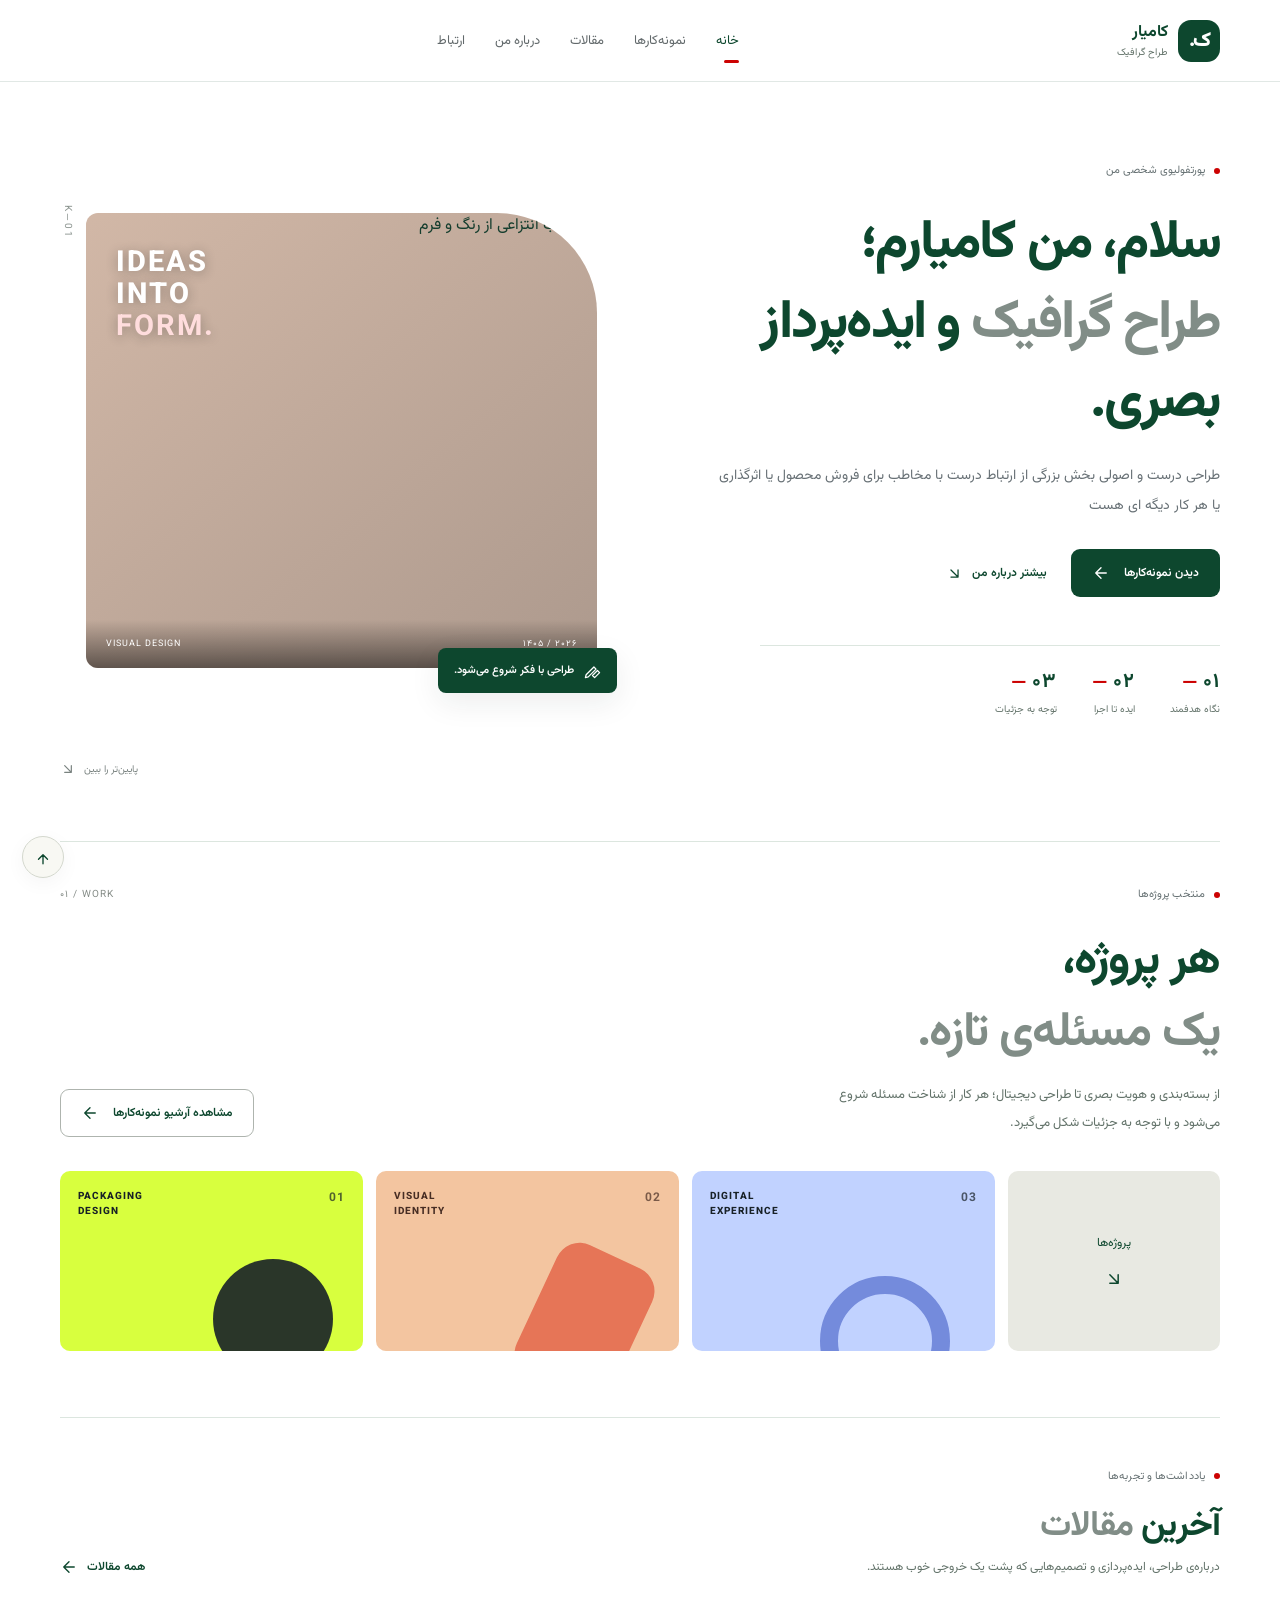
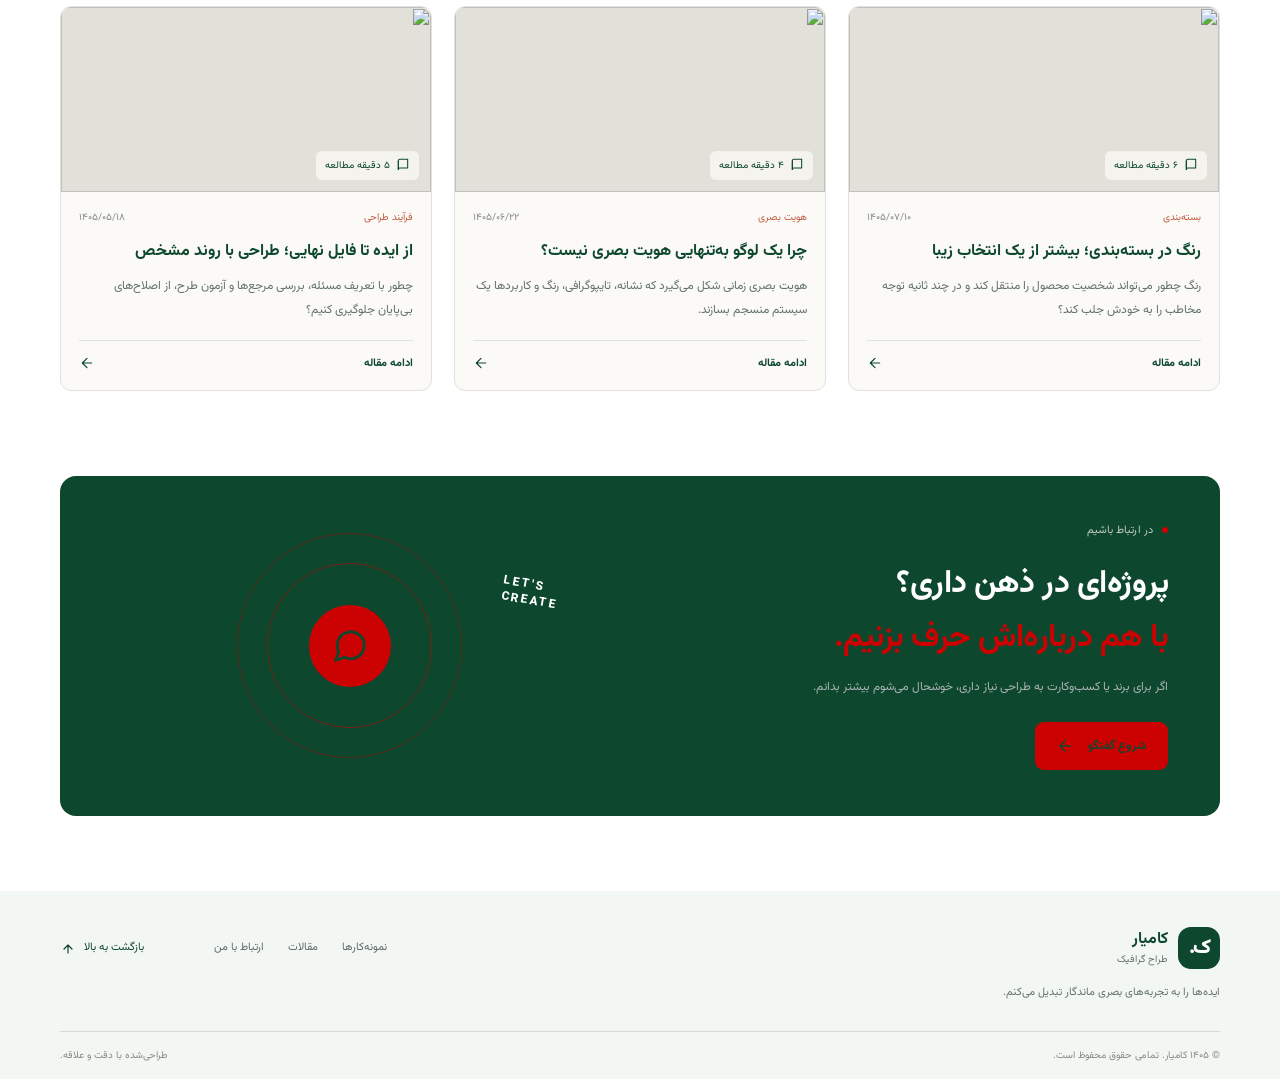
==== index.html @ 2183647f "Upload portfolio test version" ====
<!doctype html>
<html lang="fa" dir="rtl"><head><meta charset="utf-8"><meta name="viewport" content="width=device-width, initial-scale=1"><meta name="theme-color" content="#f6f5f0"><meta name="description" content="پورتفولیوی شخصی کامیار؛ نمونه‌کارها و مقالات طراحی گرافیک."><title>کامیار | طراح گرافیک</title><link rel="stylesheet" href="./css/styles.css"></head><body><div id="app"><div class="loading-screen">در حال آماده‌سازی سایت…</div></div><script src="./js/data.js"></script><script src="./js/app.js"></script></body></html>
---- css/styles.css ----
@import url('https://fonts.googleapis.com/css2?family=Vazirmatn:wght@300;400;500;600;700;800;900&display=swap');
:root{font-family:'Vazirmatn',Tahoma,sans-serif;color:#0d472e;background:#ffffff;font-synthesis:none;text-rendering:optimizeLegibility;--ink:#0d472e;--muted:#63736a;--line:#dce6df;--lime:#cc0202;--paper:#ffffff;--dark:#0d472e;--orange:#cc0202}
*{box-sizing:border-box}html{scroll-behavior:smooth;scroll-padding-top:90px}body{margin:0;min-width:320px;background:var(--paper)}a{color:inherit;text-decoration:none}button,input,textarea,select{font:inherit}button{cursor:pointer}img{display:block;max-width:100%}.container{width:min(1160px,calc(100% - 48px));margin-inline:auto}
.site-header{height:82px;position:sticky;top:0;z-index:20;background:rgba(246,245,240,.92);backdrop-filter:blur(16px);border-bottom:1px solid rgba(23,33,38,.09)}.header-inner{height:100%;display:flex;align-items:center;justify-content:space-between;gap:30px}.brand{display:flex;align-items:center;gap:10px;flex-shrink:0}.brand-mark{width:42px;height:42px;border-radius:13px;background:var(--lime);display:grid;place-items:center;font-weight:900;font-size:20px;letter-spacing:-2px}.brand strong,.brand small{display:block}.brand strong{font-size:16px;line-height:1.5}.brand small{font-size:10px;color:var(--muted);letter-spacing:.2px}.main-nav{display:flex;align-items:center;gap:30px}.main-nav a{font-size:13px;color:#62696b;transition:color .2s;position:relative}.main-nav a:hover,.main-nav a.active{color:var(--ink)}.main-nav a.active:after{content:"";height:3px;width:15px;background:var(--orange);position:absolute;bottom:-12px;right:0;border-radius:4px}.header-side{display:flex;align-items:center;gap:15px}.available{font-size:11px;color:#4f5d5d;display:flex;align-items:center;gap:7px;white-space:nowrap}.available i,.eyebrow i{display:inline-block;width:7px;height:7px;border-radius:50%;background:#81b94c}.menu-toggle{display:none;background:transparent;border:1px solid var(--line);width:42px;height:42px;border-radius:12px;align-items:center;justify-content:center}
.hero{min-height:620px;padding-top:66px;padding-bottom:48px;display:grid;grid-template-columns:1.02fr .98fr;gap:48px;align-items:center;position:relative}.hero-copy{padding:14px 0 34px}.eyebrow{font-size:11px;color:#667173;display:flex;align-items:center;gap:9px;letter-spacing:.1px}.eyebrow i{width:6px;height:6px;background:var(--orange)}.hero h1{font-size:clamp(38px,4.2vw,57px);line-height:1.48;letter-spacing:-1.8px;margin:26px 0 17px;font-weight:800}.hero h1 span,.page-heading h1 span,.section-header h2 span,.promo-content h2 span,.detail-description h2 span{color:#818d87}.hero h1 b{font-weight:800}.hero-lead{font-size:14px;line-height:2.2;color:#687176;max-width:510px;margin:0}.hero-actions{display:flex;align-items:center;gap:24px;margin-top:27px;flex-wrap:wrap}.button{display:inline-flex;align-items:center;justify-content:center;gap:14px;border-radius:9px;padding:14px 20px;font-size:12px;font-weight:600;border:1px solid transparent;transition:transform .2s,background .2s;min-height:48px}.button:hover{transform:translateY(-2px)}.button-dark{background:var(--dark);color:white}.button-dark:hover{background:#29363c}.button-lime{background:var(--lime);color:var(--ink)}.button-outline{border-color:#aeb4ae;background:transparent;color:var(--ink)}.text-link{display:inline-flex;align-items:center;gap:9px;font-size:12px;font-weight:600}.text-link svg,.card-arrow,.read-more svg{transition:transform .2s}.text-link:hover svg,.project-card:hover .card-arrow,.article-card:hover .read-more svg{transform:translateX(-4px)}.hero-stats{display:flex;gap:35px;margin-top:48px;padding-top:20px;border-top:1px solid var(--line);max-width:460px}.hero-stats div{display:flex;flex-direction:column;gap:4px}.hero-stats strong{font-size:20px;letter-spacing:1px}.hero-stats strong span{color:var(--orange);padding-right:4px}.hero-stats small{font-size:10px;color:var(--muted)}.hero-art{position:relative;padding:8px 8px 26px 26px}.hero-image-wrap{height:455px;position:relative;overflow:hidden;border-radius:12px 100px 12px 12px;background:#e2c5b2}.hero-image-wrap>img{width:100%;height:100%;object-fit:cover;filter:saturate(.8)}.art-overlay{position:absolute;inset:0;background:linear-gradient(140deg,rgba(15,24,32,.08),rgba(15,24,32,.25))}.art-stamp{position:absolute;left:30px;top:36px;color:white;font-size:29px;font-weight:800;line-height:1.1;letter-spacing:2px;direction:ltr;text-shadow:0 2px 12px #1a1a1a55}.art-stamp b{color:var(--lime)}.art-caption{position:absolute;bottom:0;left:0;right:0;padding:17px 20px;display:flex;justify-content:space-between;color:white;background:linear-gradient(transparent,rgba(0,0,0,.5));font-size:9px;letter-spacing:1px;direction:ltr}.hero-note{position:absolute;right:-12px;bottom:1px;background:var(--lime);border-radius:8px;padding:14px 16px;display:flex;align-items:center;gap:10px;font-size:11px;font-weight:600;box-shadow:0 10px 30px #17212614}.hero-index{position:absolute;left:0;top:0;color:#8c9590;font-size:10px;letter-spacing:2px;writing-mode:vertical-rl}.hero-scroll{position:absolute;bottom:22px;left:0;display:flex;align-items:center;gap:8px;font-size:10px;color:#7a8380}
.portfolio-promo{margin-top:42px;padding:44px 0 66px;border-top:1px solid var(--line)}.promo-top{display:flex;justify-content:space-between;align-items:center}.section-number{font-size:10px;color:#858c87;letter-spacing:1px;direction:ltr}.promo-content{display:flex;align-items:end;justify-content:space-between;gap:35px;margin-top:23px}.promo-content h2{font-size:clamp(32px,4vw,48px);line-height:1.5;letter-spacing:-1.3px;margin:0}.promo-content p{max-width:420px;color:var(--muted);font-size:13px;line-height:2.1;margin:12px 0 0}.promo-preview{display:grid;grid-template-columns:1fr 1fr 1fr .7fr;gap:13px;margin-top:34px;direction:ltr}.promo-tile{height:180px;position:relative;overflow:hidden;border-radius:10px;padding:18px;display:flex;justify-content:space-between;align-items:flex-start;font-size:10px;font-weight:800;letter-spacing:1px}.promo-tile b{font-size:12px;opacity:.7}.tile-lime{background:#d8ff3e;color:#182127}.tile-peach{background:#f3c5a0;color:#482e24}.tile-blue{background:#c1d2ff;color:#182127}.tile-shape{position:absolute;bottom:-28px;right:30px;width:120px;height:120px;background:#182127;border-radius:50%;opacity:.9}.tile-peach .tile-shape{background:#e56d4f;border-radius:25px;transform:rotate(25deg);width:105px;height:145px;right:42px;bottom:-44px}.tile-blue .tile-shape{background:transparent;border:18px solid #6c83d9;width:130px;height:130px;right:45px;bottom:-55px}.promo-note{background:#e8e9e2;border-radius:10px;display:flex;flex-direction:column;align-items:center;justify-content:center;gap:15px;font-size:12px;line-height:1.8;direction:rtl}
.latest-articles{padding:50px 0 85px;border-top:1px solid var(--line)}.section-header{display:flex;align-items:end;justify-content:space-between;gap:25px;margin-bottom:30px}.section-header h2{font-size:35px;margin:14px 0 4px;letter-spacing:-1px}.section-header p{font-size:12px;color:var(--muted);margin:0}.articles-grid{display:grid;grid-template-columns:repeat(3,minmax(0,1fr));gap:22px}.article-card{border:1px solid #e2e2dc;background:#fbfaf7;border-radius:11px;overflow:hidden;display:flex;flex-direction:column;transition:transform .25s,border-color .25s}.article-card:hover{transform:translateY(-4px);border-color:#c4c9bd}.article-image{height:185px;position:relative;overflow:hidden;background:#e1e1da}.article-image img{width:100%;height:100%;object-fit:cover;transition:transform .5s}.article-card:hover .article-image img{transform:scale(1.04)}.article-read{position:absolute;bottom:12px;right:12px;border-radius:6px;padding:7px 9px;background:#f6f5f0ed;display:flex;align-items:center;gap:6px;font-size:10px}.article-copy{padding:18px;display:flex;flex-direction:column;flex:1}.article-meta{display:flex;justify-content:space-between;gap:10px;color:#838a86;font-size:10px}.article-meta span:first-child{color:#c15b42}.article-copy h3{font-size:16px;line-height:1.8;margin:13px 0 7px}.article-copy p{font-size:12px;line-height:2;color:var(--muted);margin:0 0 18px}.read-more{margin-top:auto;padding-top:14px;border-top:1px solid var(--line);display:flex;justify-content:space-between;align-items:center;font-size:11px;font-weight:700}
.contact-section{padding-bottom:75px}.contact-panel{background:var(--dark);border-radius:16px;min-height:340px;color:white;padding:45px 52px;display:grid;grid-template-columns:1.1fr .9fr;align-items:center;overflow:hidden;position:relative}.eyebrow.light{color:#c4cbc7}.contact-copy h2{font-size:32px;line-height:1.7;margin:18px 0 9px;letter-spacing:-.5px}.contact-copy h2 em{font-style:normal;color:var(--lime)}.contact-copy p{font-size:12px;color:#aab3b4;line-height:2;margin:0 0 23px}.contact-orbit{height:250px;position:relative;display:grid;place-items:center;direction:ltr}.orbit{position:absolute;border:1px solid #cc020266;border-radius:50%;width:225px;height:225px}.orbit-two{width:165px;height:165px;border-color:#cc020288}.orbit-core{width:82px;height:82px;border-radius:50%;background:var(--lime);color:var(--ink);display:grid;place-items:center;z-index:1}.orbit-label{position:absolute;right:6%;top:23%;font-size:12px;line-height:1.3;font-weight:800;letter-spacing:2px;transform:rotate(10deg)}.footer{background:#ecece5;padding:36px 0 0}.footer-top{display:grid;grid-template-columns:1fr auto auto;align-items:start;gap:70px;padding-bottom:30px}.footer-brand .brand-mark{background:var(--dark);color:var(--lime)}.footer-top p{font-size:11px;color:var(--muted);margin:15px 0 0}.footer-links{display:flex;gap:24px;padding-top:12px}.footer-links a{font-size:11px;color:#5f6968}.footer-links a:hover{color:var(--ink)}.back-top{display:flex;gap:8px;align-items:center;font-size:11px;padding-top:12px}.footer-bottom{border-top:1px solid #d8d9d1;padding-block:16px;display:flex;justify-content:space-between;color:#858b85;font-size:10px}.floating-top{position:fixed;bottom:22px;left:22px;z-index:10;width:42px;height:42px;border:1px solid #d3d7cd;background:#f8f8f2e8;backdrop-filter:blur(8px);border-radius:50%;display:grid;place-items:center;color:var(--ink);box-shadow:0 5px 20px #0000000b}.floating-top:hover{background:var(--lime)}
.inner-page{padding-top:75px;padding-bottom:85px;min-height:65vh}.page-heading{max-width:800px;padding-bottom:35px}.page-heading h1{font-size:clamp(34px,4.8vw,55px);line-height:1.55;letter-spacing:-1.4px;margin:18px 0 10px}.page-heading p{font-size:14px;color:var(--muted);line-height:2.1;margin:0;max-width:650px}.archive-tools{display:flex;justify-content:space-between;align-items:center;gap:18px;padding:18px 0 25px;border-top:1px solid var(--line);margin-bottom:6px}.filter-list{display:flex;gap:8px;flex-wrap:wrap}.filter{border:1px solid #d9dcd4;background:transparent;border-radius:7px;padding:9px 13px;font-size:11px;color:#68716d}.filter.active,.filter:hover{background:var(--dark);color:white;border-color:var(--dark)}.search-box{display:flex;align-items:center;gap:8px;border:1px solid #d9dcd4;background:#fbfaf7;border-radius:8px;padding:0 12px;height:40px;min-width:190px;color:#79827c}.search-box input{border:0;outline:0;background:transparent;width:100%;font-size:11px;color:var(--ink)}.projects-grid{display:grid;grid-template-columns:repeat(3,minmax(0,1fr));gap:28px 20px}.project-card{min-width:0}.project-image{height:265px;border-radius:10px;overflow:hidden;position:relative;background:#e0e2dc}.project-image img{height:100%;width:100%;object-fit:cover;transition:transform .5s}.project-card:hover .project-image img{transform:scale(1.045)}.image-arrow{position:absolute;top:12px;left:12px;width:37px;height:37px;border-radius:50%;display:grid;place-items:center;background:var(--lime);color:var(--ink)}.project-year{position:absolute;right:12px;bottom:12px;background:#f6f5f0e8;padding:6px 9px;border-radius:5px;font-size:10px}.project-info{display:flex;align-items:center;justify-content:space-between;padding:14px 2px}.project-category{font-size:10px;color:#c15b42}.project-info h3{font-size:16px;margin:6px 0 0}.card-arrow{color:#89918c}.empty-state{padding:55px 15px;text-align:center;color:var(--muted);font-size:13px;border:1px dashed #cdd1c7;border-radius:10px}
.back-link{display:inline-flex;align-items:center;gap:9px;color:#6c7772;font-size:12px;margin-bottom:28px}.back-link:hover{color:var(--ink)}.detail-heading{max-width:780px;margin-bottom:30px}.detail-heading h1,.article-detail-heading h1{font-size:clamp(36px,5vw,60px);line-height:1.45;letter-spacing:-1.5px;margin:15px 0}.detail-heading p,.article-detail-heading p{font-size:14px;color:var(--muted);line-height:2.1;max-width:650px}.detail-image{height:min(55vw,520px);min-height:280px;position:relative;border-radius:13px;overflow:hidden;background:#e0e0d9}.detail-image img{width:100%;height:100%;object-fit:cover}.detail-image-tag{position:absolute;bottom:18px;left:18px;background:#f6f5f0e8;padding:9px 12px;border-radius:5px;font-size:10px;letter-spacing:1px;direction:ltr}.detail-description{display:grid;grid-template-columns:1fr 1fr;gap:60px;padding:55px 0;border-bottom:1px solid var(--line)}.detail-description h2{font-size:30px;line-height:1.6;margin:17px 0}.detail-description>div:nth-child(2)>p{font-size:14px;line-height:2.2;color:var(--muted);margin-top:0}.tag-list{display:flex;gap:8px;flex-wrap:wrap;margin-top:20px}.tag-list span{border:1px solid #d5d9d0;border-radius:5px;padding:7px 11px;font-size:10px;color:#59635e}.detail-next,.article-bottom-link{display:flex;align-items:center;justify-content:space-between;padding-top:25px}.detail-next>span,.article-bottom-link>span{font-size:11px;color:var(--muted)}.detail-next a,.article-bottom-link a{display:flex;align-items:center;gap:10px;font-size:12px;font-weight:700}
.archive-articles{padding-top:12px}.archive-articles .article-image{height:210px}.article-detail article{max-width:850px;margin:auto}.article-detail-heading{padding:15px 0 24px}.article-detail-heading h1{max-width:780px}.article-hero-image{width:100%;height:420px;object-fit:cover;border-radius:12px}.article-body{max-width:700px;margin:38px auto 55px}.article-body>p{font-size:15px;line-height:2.5;color:#46514f;margin:0 0 22px}.article-callout{background:#e9ecdf;border-right:4px solid var(--orange);padding:22px 25px;margin-top:35px;border-radius:6px}.article-callout span{font-size:11px;color:#c15b42;font-weight:700}.article-callout p{font-size:16px;line-height:2;margin:10px 0 0;font-weight:600}
.about-layout{display:grid;grid-template-columns:.9fr 1.1fr;gap:70px;align-items:center;margin-top:10px}.about-art{position:relative;padding:15px 15px 35px 0}.about-art-bg{height:410px;background:#d8ff3e;border-radius:12px;overflow:hidden;position:relative;display:flex;flex-direction:column;justify-content:center;align-items:center;line-height:.98;color:var(--dark);font-size:clamp(40px,6vw,76px);font-weight:900;letter-spacing:-3px;direction:ltr}.about-art-bg span{z-index:1}.about-art-bg span:nth-child(2){color:#f46b4f}.about-shape{position:absolute;width:230px;height:230px;border-radius:50%;border:35px solid #101820;right:-65px;bottom:-60px;opacity:.12}.about-caption{position:absolute;bottom:12px;left:20px;font-size:9px;letter-spacing:1.4px;direction:ltr;color:#68716b}.about-copy h2{font-size:36px;line-height:1.7;margin:16px 0}.about-copy>p{font-size:13px;color:var(--muted);line-height:2.25}.approach-list{margin:28px 0;border-top:1px solid var(--line)}.approach-list>div{display:grid;grid-template-columns:45px 1fr 1fr;gap:12px;align-items:center;padding:14px 0;border-bottom:1px solid var(--line)}.approach-list span{font-size:11px;color:#c15b42}.approach-list strong{font-size:12px}.approach-list small{font-size:10px;color:var(--muted)}
.contact-layout{display:grid;grid-template-columns:.9fr 1.1fr;gap:55px;align-items:start;margin-top:10px}.contact-methods{display:flex;flex-direction:column;border-top:1px solid var(--line)}.contact-method{display:flex;align-items:center;gap:14px;padding:19px 0;border-bottom:1px solid var(--line)}.method-icon{width:44px;height:44px;background:#cc0202;color:#ffffff;border-radius:10px;display:grid;place-items:center;flex-shrink:0;transition:transform .25s,background .25s}.method-icon svg{width:20px;height:20px}.contact-method:hover .method-icon{background:#a90101;transform:translateY(-2px)}.contact-method>span:nth-child(2){flex:1;display:flex;flex-direction:column;gap:4px}.contact-method small{font-size:10px;color:var(--muted)}.contact-method strong{font-size:13px;direction:ltr;text-align:right}.contact-method>svg{color:#89918c}.contact-hint{font-size:10px;line-height:1.9;color:#9a6b43;background:#f2e8d9;padding:12px;border-radius:7px}.contact-form{background:#fbfaf7;border:1px solid #e0e1da;border-radius:12px;padding:27px}.contact-form h2{font-size:23px;margin:13px 0 22px}.contact-form label{display:flex;flex-direction:column;gap:8px;font-size:11px;margin-bottom:15px;color:#5e6863}.contact-form input,.contact-form textarea,.contact-form select{width:100%;border:1px solid #dfe1da;background:#f7f7f2;border-radius:7px;padding:12px;outline:none;font-size:12px;color:var(--ink);resize:vertical}.contact-form input:focus,.contact-form textarea:focus,.contact-form select:focus{border-color:#aab99a}.contact-form .button{width:100%;margin-top:3px}.form-notice{display:flex;align-items:start;gap:7px;color:#5f7a38;font-size:11px;line-height:1.8;margin-bottom:0}.not-found{min-height:60vh;display:flex;flex-direction:column;align-items:flex-start;justify-content:center}.not-found h1{font-size:clamp(42px,7vw,75px);line-height:1.5;margin:20px 0 28px}.not-found h1 span{color:#8a958d}
@media(max-width:900px){.main-nav{gap:18px}.hero{gap:25px;min-height:570px}.hero h1{font-size:43px}.hero-image-wrap{height:405px}.hero-stats{gap:22px}.promo-content{align-items:start}.promo-preview{grid-template-columns:1fr 1fr 1fr}.promo-note{display:none}.project-image{height:220px}.about-layout{gap:35px}.contact-panel{padding:35px}.contact-orbit{transform:scale(.85)}.footer-top{gap:35px}}
@media(max-width:680px){.container{width:calc(100% - 34px)}.site-header{height:70px}.brand-mark{width:38px;height:38px}.header-side{gap:10px}.available{font-size:10px}.menu-toggle{display:flex;width:38px;height:38px}.main-nav{display:none;position:absolute;top:69px;right:0;left:0;background:var(--paper);border-bottom:1px solid var(--line);padding:14px 22px 20px;flex-direction:column;align-items:stretch;gap:0;box-shadow:0 14px 24px #1721260b}.main-nav.open{display:flex}.main-nav a{padding:13px 4px;border-bottom:1px solid #e6e7e0;font-size:13px}.main-nav a:last-child{border:0}.main-nav a.active:after{bottom:50%;transform:translateY(50%);right:auto;left:5px}.hero{grid-template-columns:1fr;gap:18px;padding-top:42px;padding-bottom:60px}.hero-copy{padding:0}.hero h1{font-size:clamp(36px,9vw,47px);line-height:1.55;margin-top:20px}.hero-lead{font-size:13px}.hero-actions{gap:18px}.hero-stats{margin-top:32px;gap:25px}.hero-art{padding:0 4px 20px 15px;margin-top:4px}.hero-image-wrap{height:340px;border-top-right-radius:75px}.art-stamp{font-size:24px;left:20px;top:23px}.hero-note{right:-3px;bottom:0;padding:11px 12px}.hero-scroll{bottom:16px;left:0}.portfolio-promo{margin-top:20px;padding:35px 0 45px}.promo-content{flex-direction:column;gap:22px;margin-top:20px}.promo-content h2{font-size:36px}.promo-content p{font-size:12px}.promo-preview{gap:8px;margin-top:25px}.promo-tile{height:135px;padding:11px;font-size:8px}.tile-shape{width:85px;height:85px;right:10px;bottom:-30px}.tile-peach .tile-shape{width:75px;height:110px;right:15px}.tile-blue .tile-shape{width:95px;height:95px;right:15px;border-width:12px}.latest-articles{padding:35px 0 48px}.section-header{align-items:start;flex-direction:column;margin-bottom:22px}.section-header h2{font-size:31px}.section-header p{font-size:11px;line-height:2}.articles-grid{grid-template-columns:1fr;gap:15px}.article-card{display:grid;grid-template-columns:38% 1fr;min-height:170px}.article-image{height:100%;min-height:170px}.article-read{font-size:0;gap:0;padding:7px}.article-read svg{width:15px;height:15px}.article-copy{padding:13px}.article-meta{font-size:9px;flex-wrap:wrap}.article-copy h3{font-size:13px;line-height:1.8;margin:8px 0 5px}.article-copy p{font-size:10px;line-height:1.9;margin-bottom:8px}.read-more{font-size:10px;padding-top:8px}.contact-section{padding-bottom:45px}.contact-panel{grid-template-columns:1fr;padding:30px 23px 15px;min-height:0}.contact-copy h2{font-size:26px}.contact-copy p{font-size:11px}.contact-orbit{height:170px;transform:scale(.75);transform-origin:center top;margin-top:14px;margin-bottom:-25px}.orbit{width:200px;height:200px}.orbit-two{width:145px;height:145px}.footer-top{grid-template-columns:1fr 1fr;gap:25px;padding-bottom:23px}.footer-top>div:first-child{grid-column:1/-1}.footer-links{flex-direction:column;gap:12px;padding-top:0}.back-top{align-self:start;padding-top:0}.footer-bottom{gap:8px;flex-direction:column;font-size:9px}.floating-top{bottom:13px;left:13px;width:38px;height:38px}.inner-page{padding-top:48px;padding-bottom:55px}.page-heading{padding-bottom:25px}.page-heading h1{font-size:clamp(31px,8vw,43px);line-height:1.65;margin:14px 0 7px}.page-heading p{font-size:12px;line-height:2}.archive-tools{flex-direction:column;align-items:stretch;gap:14px;padding-top:15px}.filter-list{gap:6px}.filter{padding:8px 10px;font-size:10px}.search-box{width:100%}.projects-grid{grid-template-columns:1fr 1fr;gap:20px 12px}.project-image{height:clamp(150px,48vw,230px)}.project-info{padding-top:10px}.project-info h3{font-size:12px;line-height:1.7}.project-category{font-size:9px}.image-arrow{width:31px;height:31px;top:8px;left:8px}.project-year{font-size:9px;right:8px;bottom:8px}.detail-heading h1,.article-detail-heading h1{font-size:34px}.detail-heading p,.article-detail-heading p{font-size:12px}.detail-image{height:300px;min-height:0}.detail-description{grid-template-columns:1fr;gap:5px;padding:35px 0}.detail-description h2{font-size:27px;margin:10px 0}.detail-description>div:nth-child(2)>p{font-size:12px}.detail-next,.article-bottom-link{gap:15px}.detail-next>span,.article-bottom-link>span{font-size:10px}.detail-next a,.article-bottom-link a{font-size:10px}.archive-articles{padding-top:0}.archive-articles .article-image{height:100%;min-height:170px}.article-hero-image{height:260px}.article-body{margin:25px auto 35px}.article-body>p{font-size:13px;line-height:2.35}.article-callout{padding:17px}.article-callout p{font-size:14px}.about-layout{grid-template-columns:1fr;gap:30px}.about-art-bg{height:300px;font-size:60px}.about-copy h2{font-size:30px}.about-copy>p{font-size:12px}.approach-list>div{grid-template-columns:35px 1fr;gap:8px}.approach-list small{grid-column:2}.contact-layout{grid-template-columns:1fr;gap:30px}.contact-form{padding:21px}.contact-method{padding:15px 0}.contact-method strong{font-size:12px}.not-found h1{font-size:45px}}
@media(prefers-reduced-motion:reduce){*,*::before,*::after{scroll-behavior:auto!important;transition:none!important;animation:none!important}}
/* Motion pass: refined reveal and hover animations */
@keyframes riseIn{from{opacity:0;transform:translateY(22px)}to{opacity:1;transform:translateY(0)}}
@keyframes softIn{from{opacity:0;transform:scale(.985)}to{opacity:1;transform:scale(1)}}
.hero-copy{animation:riseIn .75s cubic-bezier(.2,.7,.2,1) both}.hero-art{animation:softIn .9s .12s both}.hero-note{animation:riseIn .7s .35s both}
.project-card,.article-card,.promo-tile,.contact-panel,.section-header,.page-heading,.detail-description,.about-layout,.contact-layout{transition:transform .35s cubic-bezier(.2,.7,.2,1),box-shadow .35s,border-color .3s}
.project-card:hover,.promo-tile:hover{transform:translateY(-5px)}.article-card:hover{box-shadow:0 16px 35px rgba(13,71,46,.09)}
.button{transition:transform .25s cubic-bezier(.2,.7,.2,1),background .25s,box-shadow .25s}.button:hover{box-shadow:0 8px 20px rgba(13,71,46,.12)}
.site-header{background:rgba(255,255,255,.92);border-bottom-color:rgba(13,71,46,.12)}
.brand-mark{background:var(--dark);color:#fff}.footer{background:#f3f7f4}.footer-brand .brand-mark{background:var(--dark);color:#fff}
.art-stamp b{color:#ffdddd}.hero-note{background:var(--dark);color:#fff}.image-arrow{background:var(--orange);color:#fff}.filter.active,.filter:hover{background:var(--dark);border-color:var(--dark)}
.reveal-ready .reveal{opacity:0;transform:translateY(18px)}.reveal-ready .reveal.is-visible{opacity:1;transform:translateY(0);transition:opacity .65s ease,transform .65s cubic-bezier(.2,.7,.2,1)}
@media(prefers-reduced-motion:reduce){*,*::before,*::after{scroll-behavior:auto!important;animation-duration:.01ms!important;animation-iteration-count:1!important;transition-duration:.01ms!important}.reveal-ready .reveal{opacity:1;transform:none}}

/* ساختار گالری پروژه برای محتوای قابل مدیریت در آینده */
.project-gallery{display:grid;grid-template-columns:repeat(2,minmax(0,1fr));gap:16px;margin:24px 0 36px}.project-gallery img{display:block;width:100%;height:auto;max-height:720px;object-fit:cover;border-radius:10px;border:1px solid var(--line)}.contact-channel-note{font-size:10px;color:#7b847e;white-space:nowrap}@media(max-width:600px){.project-gallery{grid-template-columns:1fr}.contact-channel-note{display:none}}
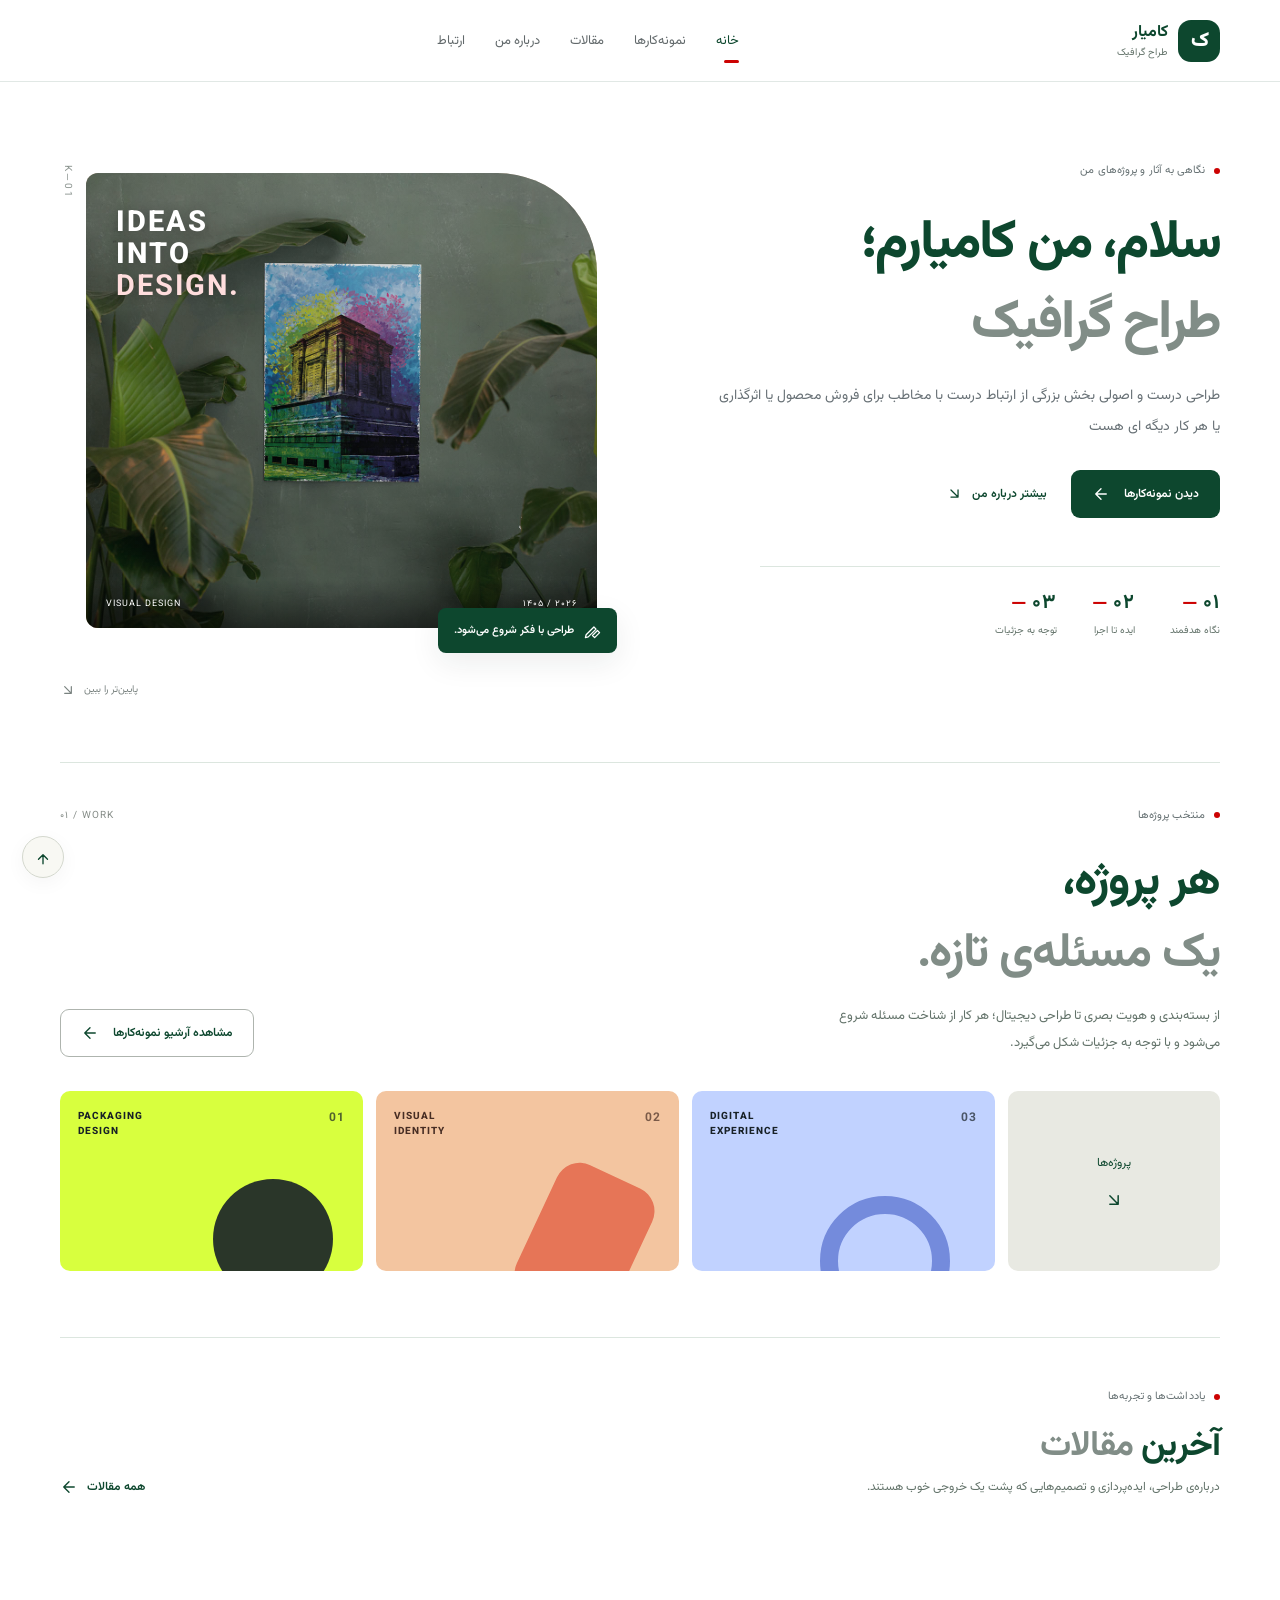
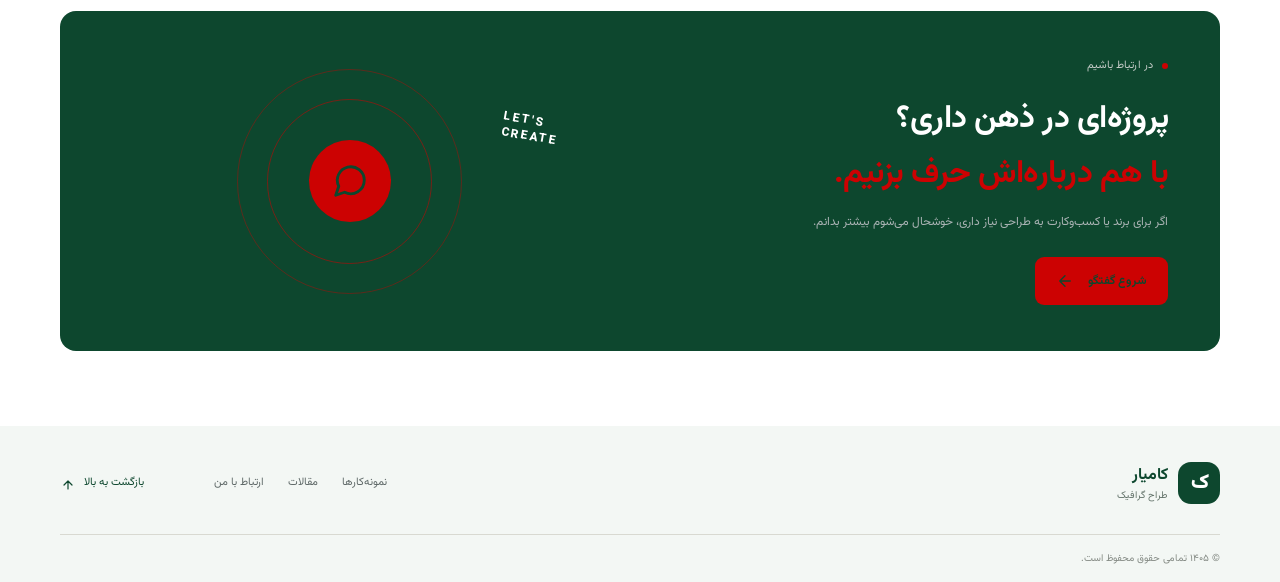
==== commit 9976e6f1: "Update index.html" ====
--- a/index.html
+++ b/index.html
@@ -1,2 +1,2 @@
 <!doctype html>
-<html lang="fa" dir="rtl"><head><meta charset="utf-8"><meta name="viewport" content="width=device-width, initial-scale=1"><meta name="theme-color" content="#f6f5f0"><meta name="description" content="پورتفولیوی شخصی کامیار؛ نمونه‌کارها و مقالات طراحی گرافیک."><title>کامیار | طراح گرافیک</title><link rel="stylesheet" href="./css/styles.css"></head><body><div id="app"><div class="loading-screen">در حال آماده‌سازی سایت…</div></div><script src="./js/data.js"></script><script src="./js/app.js"></script></body></html>+<html lang="fa" dir="rtl"><head><link rel="icon" type="image/svg+xml" href="./favicon.svg"><meta charset="utf-8"><meta name="viewport" content="width=device-width, initial-scale=1"><meta name="theme-color" content="#f6f5f0"><meta name="description" content="پورتفولیوی شخصی کامیار؛ نمونه‌کارها و مقالات طراحی گرافیک."><title>کامیار | طراح گرافیک</title><link rel="stylesheet" href="./css/styles.css"></head><body><div id="app"><div class="loading-screen">در حال آماده‌سازی سایت…</div></div><script src="./js/data.js"></script><script src="./js/app.js"></script></body></html>
